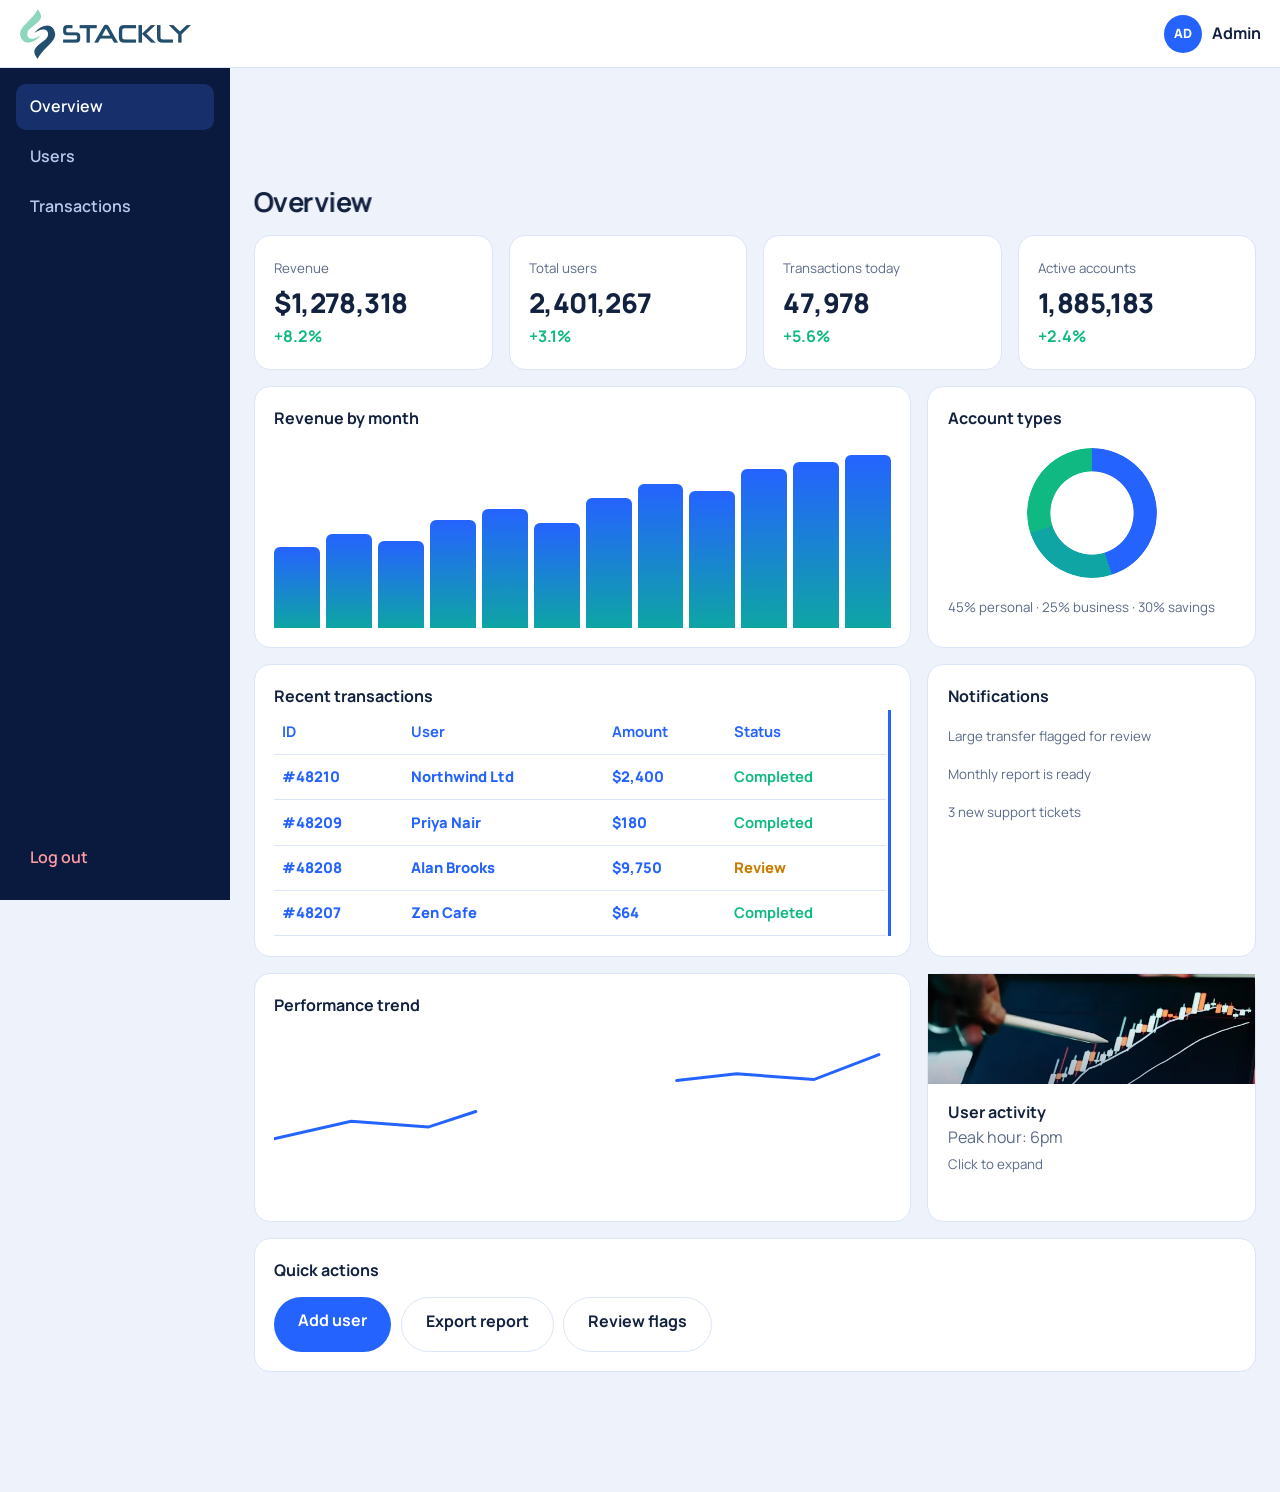
==== admin-dashboard.html @ 58d1d35f "first commit" ====
<!DOCTYPE html>
<html lang="en">
  <head>
<script>try{var p=location.pathname.split('/').pop();if(sessionStorage.getItem('pt')&&p!==''&&p!=='index.html'&&!matchMedia('(prefers-reduced-motion: reduce)').matches)document.documentElement.classList.add('pt-in');sessionStorage.removeItem('pt')}catch(e){}</script>
    <meta charset="utf-8">
    <meta name="viewport" content="width=device-width,initial-scale=1">
    <title>Admin Dashboard — Fintech Platform</title>
    <link rel="preconnect" href="https://fonts.googleapis.com">
    <link href="https://fonts.googleapis.com/css2?family=Manrope:wght@400;600;700;800&display=swap" rel="stylesheet">
    <link rel="stylesheet" href="css/style.css"><link rel="stylesheet" href="css/motion.css">
    <link rel="stylesheet" href="css/pages.css">
  </head>
  <body class="dash adm" data-dash="admin">
    <main class="dmain">
      <section class="dashboard-view" data-view="overview">
      <h1>Overview</h1>
      <div class="kp">
        <div class="cd">
          <small>Revenue</small>
          <div class="v">$<span class="cnt" data-to="1284500">0</span></div>
          <span class="up">+8.2%</span>
        </div>
        <div class="cd">
          <small>Total users</small>
          <div class="v"><span class="cnt" data-to="2412880">0</span></div>
          <span class="up">+3.1%</span>
        </div>
        <div class="cd">
          <small>Transactions today</small>
          <div class="v"><span class="cnt" data-to="48210">0</span></div>
          <span class="up">+5.6%</span>
        </div>
        <div class="cd">
          <small>Active accounts</small>
          <div class="v"><span class="cnt" data-to="1894300">0</span></div>
          <span class="up">+2.4%</span>
        </div>
      </div>
      <div class="row">
        <div class="cd">
          <b>Revenue by month</b>
          <div class="bars" data-b="45,52,48,60,66,58,72,80,76,88,92,96"></div>
        </div>
        <div class="cd">
          <b>Account types</b>
          <div class="dn" role="img" aria-label="Donut chart: 45% personal, 25% business, 30% savings">
          </div>
          <small>45% personal · 25% business · 30% savings</small>
        </div>
      </div>
      <div class="row">
        <div class="cd">
          <b>Recent transactions</b>
          <div class="tw">
            <table>
              <thead>
                <tr>
                  <th>ID</th>
                  <th>User</th>
                  <th>Amount</th>
                  <th>Status</th>
                </tr>
              </thead>
              <tbody>
                <tr>
                  <td>#48210</td>
                  <td>Northwind Ltd</td>
                  <td>$2,400</td>
                  <td class="up">Completed</td>
                </tr>
                <tr>
                  <td>#48209</td>
                  <td>Priya Nair</td>
                  <td>$180</td>
                  <td class="up">Completed</td>
                </tr>
                <tr>
                  <td>#48208</td>
                  <td>Alan Brooks</td>
                  <td>$9,750</td>
                  <td style="color:#c77d00">Review</td>
                </tr>
                <tr>
                  <td>#48207</td>
                  <td>Zen Cafe</td>
                  <td>$64</td>
                  <td class="up">Completed</td>
                </tr>
              </tbody>
            </table>
          </div>
        </div>
        <div class="cd">
          <b>Notifications</b>
          <p style="margin:.8rem 0"><small>Large transfer flagged for review</small></p>
          <p style="margin-bottom:.8rem"><small>Monthly report is ready</small></p>
          <p><small>3 new support tickets</small></p>
        </div>
      </div>
      <div class="row">
        <div class="cd">
          <b>Performance trend</b><svg class="ln" data-l="30,42,38,55,50,68,74,70,90"></svg>
        </div>
        <div class="cd xd">
          <b>User activity</b>
          <p class="lead">Peak hour: 6pm</p>
          <div class="more">
            <p class="lead">Mobile sessions are 71% of traffic. Average session length is 6m 40s.</p>
          </div>
          <small>Click to expand</small>
        </div>
      </div>
      <div class="cd">
        <b>Quick actions</b>
        <p style="margin-top:.8rem;display:flex;gap:.6rem;flex-wrap:wrap"><a class="btn" href="#">Add user</a><a class="btn ghost" href="#">Export report</a><a class="btn ghost" href="#">Review flags</a></p>
      </div>
      </section>
      <section class="dashboard-view" data-view="users" hidden>
        <h1>Users</h1>
        <p class="lead account-intro">Monitor customer accounts and their current status.</p>
        <div class="account-summary">
          <article class="cd"><small>Total users</small><strong>2,412,880</strong><span>All registered accounts</span></article>
          <article class="cd"><small>Active users</small><strong class="up">1,894,300</strong><span>78.5% of all users</span></article>
          <article class="cd"><small>Needs review</small><strong>12</strong><span>Pending account checks</span></article>
        </div>
        <article class="cd transactions-card">
          <h2>Recent users</h2>
          <p class="lead">Recently created and reviewed customer accounts.</p>
          <div class="tw">
            <table class="transactions-table">
              <thead>
                <tr><th>User</th><th>Account type</th><th>Joined</th><th>Status</th></tr>
              </thead>
              <tbody>
                <tr><td data-label="User">Priya Nair</td><td data-label="Account type">Personal</td><td data-label="Joined">Oct 5, 2026</td><td data-label="Status" class="up">Active</td></tr>
                <tr><td data-label="User">Northwind Ltd</td><td data-label="Account type">Business</td><td data-label="Joined">Oct 4, 2026</td><td data-label="Status" class="up">Active</td></tr>
                <tr><td data-label="User">Alan Brooks</td><td data-label="Account type">Personal</td><td data-label="Joined">Oct 4, 2026</td><td data-label="Status" class="review-status">Review</td></tr>
                <tr><td data-label="User">Zen Cafe</td><td data-label="Account type">Business</td><td data-label="Joined">Oct 3, 2026</td><td data-label="Status" class="up">Active</td></tr>
                <tr><td data-label="User">Maya Patel</td><td data-label="Account type">Personal</td><td data-label="Joined">Oct 2, 2026</td><td data-label="Status" class="up">Active</td></tr>
                <tr><td data-label="User">Brightline Studio</td><td data-label="Account type">Business</td><td data-label="Joined">Oct 1, 2026</td><td data-label="Status" class="review-status">Review</td></tr>
              </tbody>
            </table>
          </div>
        </article>
      </section>
      <section class="dashboard-view" data-view="transactions" hidden>
        <h1>Transactions</h1>
        <p class="lead transactions-intro">Track platform payments and transactions that need attention.</p>
        <div class="transaction-summary">
          <article class="cd"><small>Processed today</small><strong>$1,284,500</strong><span>Across 48,210 transactions</span></article>
          <article class="cd"><small>Completed</small><strong class="up">47,862</strong><span>99.3% completion rate</span></article>
          <article class="cd"><small>Under review</small><strong>348</strong><span>Requires attention</span></article>
        </div>
        <article class="cd transactions-card">
          <h2>Recent transactions</h2>
          <p class="lead">Latest payment activity across customer accounts.</p>
          <div class="tw">
            <table class="transactions-table">
              <thead>
                <tr><th>ID</th><th>User</th><th>Amount</th><th>Date</th><th>Status</th></tr>
              </thead>
              <tbody>
                <tr><td data-label="ID">#48210</td><td data-label="User">Northwind Ltd</td><td data-label="Amount">$2,400.00</td><td data-label="Date">Oct 6, 2026</td><td data-label="Status" class="up">Completed</td></tr>
                <tr><td data-label="ID">#48209</td><td data-label="User">Priya Nair</td><td data-label="Amount">$180.00</td><td data-label="Date">Oct 6, 2026</td><td data-label="Status" class="up">Completed</td></tr>
                <tr><td data-label="ID">#48208</td><td data-label="User">Alan Brooks</td><td data-label="Amount">$9,750.00</td><td data-label="Date">Oct 6, 2026</td><td data-label="Status" class="review-status">Review</td></tr>
                <tr><td data-label="ID">#48207</td><td data-label="User">Zen Cafe</td><td data-label="Amount">$64.00</td><td data-label="Date">Oct 6, 2026</td><td data-label="Status" class="up">Completed</td></tr>
                <tr><td data-label="ID">#48206</td><td data-label="User">Maya Patel</td><td data-label="Amount">$325.50</td><td data-label="Date">Oct 6, 2026</td><td data-label="Status" class="up">Completed</td></tr>
                <tr><td data-label="ID">#48205</td><td data-label="User">Brightline Studio</td><td data-label="Amount">$4,200.00</td><td data-label="Date">Oct 5, 2026</td><td data-label="Status" class="review-status">Review</td></tr>
                <tr><td data-label="ID">#48204</td><td data-label="User">Asha Verma</td><td data-label="Amount">$92.75</td><td data-label="Date">Oct 5, 2026</td><td data-label="Status" class="up">Completed</td></tr>
                <tr><td data-label="ID">#48203</td><td data-label="User">Green Leaf Market</td><td data-label="Amount">$710.00</td><td data-label="Date">Oct 5, 2026</td><td data-label="Status" class="up">Completed</td></tr>
              </tbody>
            </table>
          </div>
        </article>
      </section>
    </main>
    <script src="https://cdnjs.cloudflare.com/ajax/libs/gsap/3.12.5/gsap.min.js"></script>
    <script src="js/layout.js"></script>
    <script src="js/dashboard.js"></script>
  </body>
</html>
---- css/style.css ----
:root {
  --blue: #2563ff;
  --teal: #0ea5a4;
  --green: #10b981;
  --navy: #0a1a3f;
  --ink: #12213f;
  --mute: #5b6b88;
  --bg: #f6f9ff;
  --bg2: #eaf1ff;
  --line: #dbe5f7;
  --r: 18px;
  --sh: 0 20px 50px -20px rgba(10, 26, 63, .25);
  --f: 'Manrope', system-ui, sans-serif;
}

* {
  box-sizing: border-box;
  margin: 0;
}

html {
  scroll-behavior: smooth;
}

body {
  font: 16px/1.6 var(--f);
  color: var(--ink);
  background: var(--bg);
  overflow-x: hidden;
}

a {
  color: inherit;
  text-decoration: none;
}

img,
svg {
  max-width: 100%;
}

:focus-visible {
  outline: 3px solid var(--blue);
  outline-offset: 3px;
}

.wrap {
  width: min(1180px, 92%);
  margin: auto;
}

h1 {
  font-size: clamp(2.6rem, 7vw, 5.4rem);
  line-height: 1.02;
  letter-spacing: -.04em;
}

h2 {
  font-size: clamp(1.9rem, 4vw, 3.2rem);
  line-height: 1.1;
  letter-spacing: -.03em;
}

.lead {
  color: var(--mute);
  max-width: 52ch;
}

.btn {
  display: inline-block;
  padding: .85rem 1.5rem;
  border-radius: 99px;
  font-weight: 700;
  border: 0;
  cursor: pointer;
  background: var(--blue);
  color: #fff;
  transition: box-shadow .3s;
}

.btn:hover {
  box-shadow: 0 10px 30px -8px var(--blue);
}

.btn.ghost {
  background: transparent;
  color: var(--ink);
  border: 1.5px solid var(--line);
}

#prog {
  position: fixed;
  top: 0;
  left: 0;
  height: 3px;
  width: 100%;
  background: linear-gradient(90deg, var(--blue), var(--green));
  transform: scaleX(0);
  transform-origin: 0;
  z-index: 99;
}

nav {
  position: sticky;
  top: 0;
  z-index: 50;
  transition: .3s;
}

nav.s {
  background: rgba(246, 249, 255, .8);
  backdrop-filter: blur(12px);
  box-shadow: 0 1px 0 var(--line);
}

.nb {
  display: flex;
  align-items: center;
  justify-content: space-between;
  height: 64px;
}

.logo {
  height: 46px;
  margin: -6px 0;
  display: flex;
  align-items: center;
  font-weight: 800;
  font-size: 1.4rem;
  color: var(--navy);
}

.logo img {
  height: 100%;
}

.links {
  display: flex;
  gap: 1.8rem;
  align-items: center;
}

.links a:not(.btn) {
  position: relative;
  font-weight: 600;
  color: var(--mute);
}

.links a:not(.btn)::after {
  content: "";
  position: absolute;
  left: 0;
  bottom: -4px;
  height: 2px;
  width: 100%;
  background: var(--blue);
  transform: scaleX(0);
  transform-origin: left;
  transition: .3s;
}

.links a:hover::after,
.links a.on::after {
  transform: scaleX(1);
}

.links a.on {
  color: var(--ink);
}

#burger {
  display: none;
  background: none;
  border: 0;
  font-size: 1.6rem;
  cursor: pointer;
}

@media (max-width: 820px) {
  #burger {
    display: block;
    position: relative;
    z-index: 61;
  }
  .links {
    position: fixed;
    top: 68px;
    left: 0;
    right: 0;
    bottom: 0;
    z-index: 60;
    flex-direction: column;
    justify-content: center;
    background: #fff;
    padding: 1.5rem;
    gap: 1.5rem;
    overflow-y: auto;
    clip-path: inset(0 0 100% 0);
    transition: clip-path .4s;
  }

  .links .mid {
    display: flex;
    flex-direction: column;
    align-items: center;
    gap: 1.4rem;
  }

  .links .mid a {
    font-size: 1.35rem;
  }

  .links.open {
    clip-path: inset(0);
  }

  body.menu-open {
    overflow: hidden;
  }
}

.hero {
  padding: 5rem 0 4rem;
  display: grid;
  grid-template-columns: 1.05fr 1fr;
  gap: 3rem;
  align-items: center;
}

.hero p {
  margin: 1.4rem 0 2rem;
}

.hero .ct {
  display: flex;
  gap: 1rem;
  flex-wrap: wrap;
}

.stage {
  position: relative;
  min-height: 440px;
}

.fc {
  position: absolute;
  background: #fff;
  border-radius: var(--r);
  padding: 1.2rem 1.4rem;
  box-shadow: var(--sh);
  border: 1px solid var(--line);
}

.fc small {
  color: var(--mute);
  display: block;
}

.fc b {
  font-size: 1.7rem;
  letter-spacing: -.02em;
}

.fc.a {
  top: 0;
  left: 6%;
  width: 68%;
}

.fc.b {
  bottom: 12%;
  right: 0;
  width: 52%;
}

.fc.c {
  bottom: 0;
  left: 0;
  background: var(--navy);
  color: #fff;
}

.fc.c small {
  color: #9fb4e6;
}

.up {
  color: var(--green);
  font-weight: 700;
}

.fc svg {
  width: 100%;
  height: 70px;
  margin-top: .5rem;
}

.fc path {
  fill: none;
  stroke: var(--blue);
  stroke-width: 3;
  stroke-linecap: round;
}

@media (max-width: 820px) {
  .hero {
    grid-template-columns: 1fr;
  }
  .stage {
    min-height: 380px;
  }
}

section {
  padding: 6rem 0;
}

.alt {
  background: var(--bg2);
}

.tl {
  position: relative;
  margin: 3rem auto 0;
  max-width: 820px;
  padding-left: 2.5rem;
}

.tl::before {
  content: "";
  position: absolute;
  left: 8px;
  top: 0;
  bottom: 0;
  width: 3px;
  background: var(--line);
}

#tlp {
  position: absolute;
  left: 8px;
  top: 0;
  width: 3px;
  height: 100%;
  background: linear-gradient(var(--blue), var(--green));
  transform: scaleY(0);
  transform-origin: top;
}

.st {
  position: relative;
  background: #fff;
  border: 1px solid var(--line);
  border-radius: var(--r);
  padding: 1.4rem 1.6rem;
  margin-bottom: 1.6rem;
  box-shadow: var(--sh);
}

.st:nth-child(odd) {
  margin-right: 12%;
}

.st:nth-child(even) {
  margin-left: 12%;
}

.st::before {
  content: "";
  position: absolute;
  left: -2.5rem;
  top: 1.6rem;
  width: 19px;
  height: 19px;
  border-radius: 50%;
  background: var(--blue);
  border: 4px solid var(--bg2);
}

.hs {
  background: var(--navy);
  color: #fff;
  overflow: hidden;
  padding: 0;
}

.hs .pin {
  height: 100vh;
  display: flex;
  align-items: center;
}

.track {
  display: flex;
  gap: 2rem;
  padding: 0 8vw;
  will-change: transform;
}

.hc {
  flex: 0 0 min(420px, 80vw);
  height: 360px;
  border-radius: 24px;
  padding: 2rem;
  display: flex;
  flex-direction: column;
  justify-content: flex-end;
  background: linear-gradient(160deg, #16306b, #0d2250);
}

.hc:nth-child(even) {
  background: linear-gradient(160deg, #0b6b6b, #0d2250);
}

.hc h3 {
  font-size: 1.9rem;
}

.hc p {
  color: #b9c9ee;
}

.hs h2 {
  flex: 0 0 min(460px, 80vw);
}

.flips {
  display: grid;
  grid-template-columns: repeat(auto-fit, minmax(240px, 1fr));
  gap: 1.5rem;
  margin-top: 3rem;
}

.flip {
  perspective: 1000px;
  height: 260px;
  cursor: pointer;
}

.fi {
  position: relative;
  height: 100%;
  transition: transform .7s;
  transform-style: preserve-3d;
}

.flip:hover .fi,
.flip.f .fi {
  transform: rotateY(180deg);
}

.fr,
.bk {
  position: absolute;
  inset: 0;
  backface-visibility: hidden;
  border-radius: var(--r);
  padding: 1.6rem;
  display: flex;
  flex-direction: column;
  justify-content: flex-end;
}

.fr {
  background: #fff;
  border: 1px solid var(--line);
  box-shadow: var(--sh);
  font-size: 1.4rem;
  font-weight: 800;
}

.bk {
  background: linear-gradient(150deg, var(--blue), var(--teal));
  color: #fff;
  transform: rotateY(180deg);
  justify-content: center;
}

.spot {
  position: relative;
  overflow: hidden;
}

.spot::before {
  content: "";
  position: absolute;
  inset: 0;
  background: radial-gradient(420px circle at var(--mx, 50%) var(--my, 50%), rgba(37, 99, 255, .16), transparent 60%);
  pointer-events: none;
}

.mq {
  overflow: hidden;
  white-space: nowrap;
  padding: 1rem 0;
  -webkit-mask: linear-gradient(90deg, transparent, #000 12%, #000 88%, transparent);
}

.mt {
  display: inline-flex;
  gap: 3rem;
  animation: mq 30s linear infinite;
  font-size: clamp(1.8rem, 4vw, 3rem);
  font-weight: 800;
  letter-spacing: -.03em;
  padding-right: 3rem;
}

.mq.r .mt {
  animation-direction: reverse;
  color: transparent;
  -webkit-text-stroke: 1.5px var(--blue);
}

.mq:hover .mt {
  animation-play-state: paused;
}

@keyframes mq {
  to {
    transform: translateX(-50%);
  }
}

.cta {
  background: linear-gradient(120deg, var(--navy), #123a8f, #0b6b6b);
  background-size: 200% 200%;
  animation: g 12s ease infinite;
  color: #fff;
  text-align: center;
  border-radius: 32px;
  padding: 5rem 1.5rem;
  margin: 3rem 0;
  position: relative;
  overflow: hidden;
}

.cta .btn {
  background: #fff;
  color: var(--navy);
  margin-top: 2rem;
}

@keyframes g {
  50% {
    background-position: 100% 50%;
  }
}

footer {
  background: var(--navy);
  color: #b9c9ee;
  padding: 4rem 0 2rem;
  position: relative;
  overflow: hidden;
}

footer .big {
  font-size: clamp(3rem, 13vw, 11rem);
  font-weight: 800;
  letter-spacing: -.05em;
  line-height: .9;
  color: transparent;
  -webkit-text-stroke: 1.5px rgba(159, 180, 230, .35);
}

.fg {
  display: grid;
  grid-template-columns: repeat(auto-fit, minmax(150px, 1fr));
  gap: 2rem;
  margin: 2.5rem 0;
}

footer a {
  display: block;
  padding: .15rem 0;
}

footer a:hover {
  color: #fff;
}

footer h4 {
  color: #fff;
  margin-bottom: .5rem;
}

.fb {
  border-top: 1px solid #1f3566;
  padding-top: 1.5rem;
  display: flex;
  flex-wrap: wrap;
  gap: 1rem;
  justify-content: space-between;
}

.ld {
  position: fixed;
  inset: 0;
  z-index: 999;
  display: grid;
  grid-template-columns: repeat(4, 1fr);
  grid-template-rows: repeat(3, 1fr);
  gap: 10px;
  padding: 10px;
  background: var(--bg);
}

.ld i {
  background: var(--navy);
  border-radius: 16px;
}

.ld i:nth-child(2n) {
  background: var(--blue);
}

.ld i:nth-child(3n) {
  background: var(--teal);
}

.ld .c {
  grid-area: 2/2/3/4;
  background: #fff;
  display: grid;
  place-items: center;
  text-align: center;
  font-weight: 800;
  font-size: 2rem;
}

.auth {
  min-height: 100vh;
  display: grid;
  grid-template-columns: 1fr 1fr;
}

.auth aside {
  background: linear-gradient(150deg, var(--navy), #123a8f);
  color: #fff;
  padding: 3rem;
  display: flex;
  flex-direction: column;
  justify-content: space-between;
}

.auth-visual {
  width: 100%;
  aspect-ratio: 16 / 10;
  overflow: hidden;
  border: 1px solid rgba(255, 255, 255, .25);
  border-radius: 22px;
  box-shadow: 0 24px 60px -24px rgba(0, 0, 0, .6);
}

.auth-visual img {
  display: block;
  width: 100%;
  height: 100%;
  object-fit: cover;
}

.auth main {
  display: grid;
  place-items: center;
  padding: 2rem;
}

form {
  width: min(420px, 100%);
}

.back-home {
  display: inline-block;
  margin-bottom: 1.2rem;
  color: var(--blue);
  font-weight: 700;
}

.role-choice {
  padding: 0;
  border: 0;
}

.role-choice legend {
  margin-bottom: .55rem;
  font-weight: 700;
  font-size: .9rem;
}

.role-options {
  display: grid;
  grid-template-columns: 1fr 1fr;
  gap: .65rem;
}

.role-options label {
  display: flex;
  align-items: center;
  gap: .5rem;
  padding: .8rem;
  border: 1.5px solid var(--line);
  border-radius: 12px;
  cursor: pointer;
  transition: .2s;
}

.role-options label:has(input:checked) {
  border-color: var(--blue);
  background: #eef3ff;
}

.role-options input {
  accent-color: var(--blue);
}

.role-choice.bad .role-options label {
  border-color: #e5484d;
}

.fd {
  margin: 1.1rem 0;
  position: relative;
}

label {
  font-weight: 600;
  font-size: .9rem;
}

input[type=text],
input[type=email],
input[type=password] {
  width: 100%;
  padding: .85rem 1rem;
  margin-top: .35rem;
  border: 1.5px solid var(--line);
  border-radius: 12px;
  font: inherit;
  transition: .2s;
}

input:focus {
  border-color: var(--blue);
  box-shadow: 0 0 0 4px rgba(37, 99, 255, .12);
  outline: 0;
}

.fd.bad input {
  border-color: #e5484d;
  animation: sh .3s;
}

.fd.ok input {
  border-color: var(--green);
}

.err {
  color: #d12f35;
  font-size: .85rem;
  min-height: 1.2em;
  display: block;
}

@keyframes sh {
  25% {
    translate: -5px;
  }
  75% {
    translate: 5px;
  }
}

.eye {
  position: absolute;
  right: .6rem;
  top: 2rem;
  background: none;
  border: 0;
  cursor: pointer;
  font-size: 1.2rem;
  transition: transform .3s;
}

.eye.on {
  transform: scale(1.2) rotate(-8deg);
}

@media (max-width: 820px) {
  .auth {
    grid-template-columns: 1fr;
  }
  .auth aside {
    display: none;
  }
}

.nf {
  min-height: 100vh;
  display: grid;
  place-items: center;
  text-align: center;
  background: var(--bg2);
  overflow: hidden;
  position: relative;
}

.nf h1 {
  font-size: clamp(7rem, 28vw, 18rem);
  background: linear-gradient(120deg, var(--blue), var(--green));
  -webkit-background-clip: text;
  color: transparent;
}

.orb {
  position: absolute;
  border-radius: 50%;
  background: linear-gradient(135deg, var(--blue), var(--teal));
  opacity: .25;
}

@media (prefers-reduced-motion: reduce) {
  * {
    animation: none !important;
    transition: none !important;
  }
}
---- css/motion.css ----
/* ---------- Logo ---------- */
.logo { height: 52px; margin: -6px 0; display: flex; align-items: center; }
.logo img { height: 100%; width: auto; display: block; transition: transform .35s ease, filter .35s ease; transform-origin: left center; }
.logo:hover img { transform: scale(1.06); filter: drop-shadow(0 6px 14px rgba(37, 99, 255, .35)); }
.dh .logo { height: 50px; margin: 0; }
.ldlogo { height: 70px; width: auto; margin-bottom: .6rem; }
.auth aside .logo { background: #fff; padding: .5rem .9rem; border-radius: 14px; align-self: flex-start; height: auto; margin: 0; }
.auth aside .logo img { height: 44px; }
.flogo { display: inline-block; background: #fff; border-radius: 16px; padding: .6rem 1rem; margin-bottom: 1.5rem; transition: transform .35s; }
.flogo:hover { transform: translateY(-3px) rotate(-1deg); }
.flogo img { height: 48px; width: auto; display: block; }

/* ---------- Navbar: shrinks on scroll ---------- */
.nb { transition: height .3s ease; }
nav.s .nb { height: 54px; }
nav.s .logo img { transform: scale(.88); }
nav.s { box-shadow: 0 10px 30px -14px rgba(10, 26, 63, .3); }
@media (max-width: 820px) { .logo { height: 46px; } }

/* ---------- Footer: moving light + hover ---------- */
footer::before { content: ""; position: absolute; inset: -40%; pointer-events: none;
  background: radial-gradient(circle at 25% 35%, rgba(37, 99, 255, .28), transparent 35%), radial-gradient(circle at 75% 65%, rgba(16, 185, 129, .2), transparent 35%);
  animation: fm 28s linear infinite; }
@keyframes fm { to { transform: rotate(360deg); } }
footer .wrap { position: relative; z-index: 1; }
footer .fg a { transition: transform .25s, color .25s; }
footer .fg a:hover { transform: translateX(6px); }
.fb a:hover { color: #7fe9d0; }


/* ---------- Text effects ---------- */
.gt { background: linear-gradient(90deg, var(--navy), var(--blue), var(--teal), var(--navy)); background-size: 300% 100%;
  -webkit-background-clip: text; background-clip: text; color: transparent; animation: gm 6s linear infinite; }
@keyframes gm { to { background-position: -300% 0; } }
.btn { transition: box-shadow .3s, background .3s; }
.hc h3, .post h3, .rc h3, .xc h3, .st h3 { transition: letter-spacing .35s, transform .35s, color .35s; }
.ic:hover h3, .post:hover h3, .rc:hover h3 { transform: translateY(-3px); letter-spacing: .01em; }
.post:hover h3 { color: var(--blue); }

/* ---------- Image areas inside cards ---------- */
.ci { position: relative; overflow: hidden; background: linear-gradient(135deg, var(--bg2), #c9dcff); }
.ci img { width: 100%; height: 100%; object-fit: cover; display: block; transition: transform .9s cubic-bezier(.2, .8, .2, 1), filter .5s; }
.ci::after { content: ""; position: absolute; inset: 0; background: linear-gradient(180deg, transparent 45%, rgba(10, 26, 63, .55)); opacity: .55; transition: opacity .5s; }
.ic:hover .ci img { transform: scale(1.08); filter: brightness(1.08); }
.ic:hover .ci::after { opacity: 1; }

/* horizontal-scroll cards: image top, text below, lift on hover */
.hc.ic { padding: 0; justify-content: flex-start; overflow: hidden; transition: transform .4s, box-shadow .4s; }
.hc.ic:hover { transform: translateY(-8px); box-shadow: 0 30px 50px -20px rgba(0, 0, 0, .55); }
.hc .ci { flex: 0 0 52%; }
.hc .tx { padding: 1.1rem 1.6rem; margin-top: auto; }
.hc h3 { font-size: 1.5rem; }

/* timeline cards: image on the left */
.st.ic { display: grid; grid-template-columns: 130px 1fr; gap: 1.2rem; align-items: center; }
.st .ci { width: 130px; aspect-ratio: 1; border-radius: 14px; }
@media (max-width: 600px) { .st.ic { grid-template-columns: 1fr; } .st .ci { width: 100%; aspect-ratio: 16 / 8; } .st:nth-child(odd), .st:nth-child(even) { margin-left: 0; margin-right: 0; } }

/* expandable cards: image header, border glow */
.xs { min-height: 340px; }
.xc.ic { transition: flex .6s cubic-bezier(.2, .8, .2, 1), border-color .3s, box-shadow .3s; }
.xc .ci { height: 120px; margin: -1.5rem -1.5rem 1rem; }
.xc.ic:hover { border-color: var(--blue); box-shadow: 0 0 0 3px rgba(37, 99, 255, .14), 0 20px 40px -20px rgba(37, 99, 255, .5); }

/* flip-card fronts: full-bleed photo with slow zoom */
.fr { color: #fff; background: var(--navy); overflow: hidden; border: 0; }
.fr .bgi { position: absolute; inset: 0; width: 100%; height: 100%; object-fit: cover; z-index: 0; animation: kb 14s ease-in-out infinite alternate; }
.fr::after { content: ""; position: absolute; inset: 0; z-index: 1; background: linear-gradient(transparent 30%, rgba(10, 26, 63, .88)); }
.fr .ft { position: relative; z-index: 2; }
@keyframes kb { to { transform: scale(1.1); } }

.post { transition: box-shadow .4s; }
.post:hover { box-shadow: 0 30px 50px -25px rgba(10, 26, 63, .4); }

@media (prefers-reduced-motion: reduce) { .fr .bgi, footer::before, .gt { animation: none !important; } }

/* ---------- Buttons: masked label ---------- */
.btn .bt { display: inline-block; overflow: hidden; vertical-align: top; line-height: 1.35; }
.btn .bi { display: inline-block; transition: transform .3s; }
.btn:hover .bi { transform: translateY(-2px); }

/* ---------- Navbar link hover ---------- */
.links a:not(.btn) { transition: transform .25s, letter-spacing .25s, color .25s; }
.links a:not(.btn):hover { transform: translateY(-2px); letter-spacing: .02em; color: var(--blue); }

/* ---------- Image hover styles per card group ---------- */
.img { position: relative; }
.rc img { transition: opacity .5s, transform 1.6s cubic-bezier(.2, .8, .2, 1); }          /* services: slow zoom */
.post .img::after { content: ""; position: absolute; inset: 0; background: linear-gradient(135deg, rgba(37, 99, 255, .45), transparent 65%);
  clip-path: polygon(0 0, 0 0, 0 0); transition: clip-path .6s; }                          /* blog: diagonal wipe */
.post:hover .img::after { clip-path: polygon(0 0, 220% 0, 0 220%); }
.post:hover .img img { transform: scale(1.08) rotate(.6deg); }
.cd .ci img { transition: transform .8s; }                                                  /* dashboard: subtle scale */
.cd:hover .ci img { transform: scale(1.04); }
.dmain .ci { height: 110px; margin: -1.2rem -1.2rem 1rem; }
.hc .ci, .xc .ci, .st .ci { position: relative; }

/* ---------- CTA background image ---------- */
.cta::before { content: ""; position: absolute; inset: 0; background: url(../assets/images/backgrounds/mesh.webp) center / cover; opacity: .28; mix-blend-mode: screen; pointer-events: none; }
.cta > * { position: relative; }

/* ---------- 404 digits ---------- */
.nf h1 { background: none; -webkit-background-clip: border-box; color: inherit; perspective: 700px; }
.nf .d { display: inline-block; background: linear-gradient(120deg, var(--blue), var(--green)); -webkit-background-clip: text; background-clip: text; color: transparent; }
.nf h1.glitch .d { animation: gl .26s steps(2) both; }
@keyframes gl { 25% { transform: translate(-6px, 2px); filter: drop-shadow(5px 0 rgba(16, 185, 129, .8)); } 75% { transform: translate(6px, -2px); filter: drop-shadow(-5px 0 rgba(37, 99, 255, .8)); } }

/* ---------- Navbar alignment ---------- */
.nb { height: 68px; }
.links { align-items: center; }
.links a:not(.btn) { padding: .4rem 0; line-height: 1.2; }
.links a:not(.btn)::after { bottom: 0; }
.links .btn { padding: .6rem 1.3rem; font-size: .95rem; line-height: 1.2; }
@media (max-width: 820px) { .links { top: 68px; } }

/* ---------- Inner-page hero ---------- */
.phero { position: relative; overflow: hidden; padding: 4rem 0 4.5rem;
  background: radial-gradient(900px 420px at 90% -10%, #cfe0ff, transparent), radial-gradient(700px 420px at -10% 110%, #c8f5e6, transparent), var(--bg); }
.pg { position: relative; display: grid; grid-template-columns: 1.1fr 1fr; gap: 3rem; align-items: center; }
.pg h1 { font-size: clamp(2.4rem, 5.6vw, 4.6rem); }
.pg .lead { margin: 1.3rem 0 0; font-size: 1.1rem; }
.pg .ct { display: flex; gap: 1rem; flex-wrap: wrap; margin-top: 1.8rem; }
.pimg { position: relative; }
.pimg .img { aspect-ratio: 5 / 4; border-radius: 32px 32px 100px 32px; }
.pimg .fc { animation: fl 5s ease-in-out infinite; }
.pimg .fc.a { top: auto; bottom: 8%; left: -4%; width: auto; min-width: 170px; }
.pimg .fc.b { bottom: auto; top: 6%; right: -3%; left: auto; width: auto; min-width: 160px; animation-delay: -2.5s; }
@keyframes fl { 50% { transform: translateY(-9px); } }
@media (max-width: 900px) { .pg { grid-template-columns: 1fr; } .pimg .fc.a { left: 0; } .pimg .fc.b { right: 0; } }

/* ---------- Services: sticky storytelling, bento, comparison, security ---------- */
.sticky-grid { display: grid; grid-template-columns: 1fr 1.3fr; gap: 3rem; }
.stk { position: sticky; top: 110px; align-self: start; }
.stk .btn { margin-top: 1.5rem; }
.steps { display: grid; gap: 1.5rem; }
.step { background: #fff; border: 1px solid var(--line); border-radius: 24px; overflow: hidden; box-shadow: var(--sh); transition: transform .4s, box-shadow .4s; }
.step:hover { transform: translateY(-6px); }
.step .img { border-radius: 0; box-shadow: none; aspect-ratio: 16 / 8; }
.step > div:last-child { padding: 1.4rem 1.6rem 1.8rem; }
.step small { color: var(--teal); font-weight: 800; letter-spacing: .08em; text-transform: uppercase; }
@media (max-width: 820px) { .sticky-grid { grid-template-columns: 1fr; } .stk { position: static; } }
.bento { display: grid; grid-template-columns: 1.4fr 1fr; grid-template-rows: 1fr 1fr; gap: 1.2rem; margin-top: 2.5rem; height: 540px; }
.bn { position: relative; border-radius: 24px; overflow: hidden; color: #fff; background: var(--navy); min-height: 0; }
.bn.big { grid-row: span 2; }
.bn > img { position: absolute; inset: 0; width: 100%; height: 100%; object-fit: cover; transition: transform 1.2s cubic-bezier(.2, .8, .2, 1); }
.bn::after { content: ""; position: absolute; inset: 0; background: linear-gradient(transparent 30%, rgba(10, 26, 63, .92)); }
.bn .t { position: absolute; left: 0; right: 0; bottom: 0; padding: 1.5rem; z-index: 2; }
.bn small { color: #7fe9d0; font-weight: 800; letter-spacing: .08em; text-transform: uppercase; }
.bn p { color: #cfdcff; margin-top: .4rem; }
.bn:hover > img { transform: scale(1.08); }
@media (max-width: 820px) { .bento { grid-template-columns: 1fr; grid-template-rows: none; height: auto; } .bn, .bn.big { grid-row: auto; min-height: 300px; } }
.cmp { margin-top: 2rem; }
.cmp table { background: #fff; border-radius: 16px; min-width: 560px; }
.cmp th, .cmp td { padding: 1rem 1.2rem; }
.cmp td:nth-child(3), .cmp th:nth-child(3) { background: #eef4ff; font-weight: 700; }
.yes { color: var(--green); font-weight: 800; }
.secband { background: var(--navy); color: #fff; }
.secband .img { aspect-ratio: 4 / 3; }
.sstats { display: flex; gap: 2.2rem; flex-wrap: wrap; margin-top: 2rem; }
.sstats b { display: block; font-size: 2rem; letter-spacing: -.03em; color: #7fe9d0; }
.sstats small { color: #9fb4e6; }

/* ---------- Preloader (index only) ---------- */
.pl { position: fixed; inset: 0; z-index: 999; display: grid; place-items: center; overflow: hidden;
  background: radial-gradient(900px 600px at 15% 5%, #1b4fd8, transparent 60%), radial-gradient(800px 600px at 95% 95%, #0b6b6b, transparent 60%), #0a1a3f;
  animation: plfail 0s 12s forwards; }
@keyframes plfail { to { visibility: hidden; } }
.pl::before { content: ""; position: absolute; inset: -40%; pointer-events: none;
  background: conic-gradient(from 0deg, transparent, rgba(110, 231, 192, .18), transparent 30%, rgba(37, 99, 255, .24), transparent 60%);
  animation: plspin 12s linear infinite; }
@keyframes plspin { to { transform: rotate(360deg); } }
.pl-grid { position: relative; width: min(940px, 94vw); height: min(560px, 78vh); display: grid; gap: 12px;
  grid-template-columns: repeat(4, 1fr); grid-template-rows: repeat(3, 1fr);
  grid-template-areas: "a c c b" "d c c e" "f g h i"; }
.t1 { grid-area: a; } .t2 { grid-area: b; } .t3 { grid-area: d; } .t4 { grid-area: e; }
.t5 { grid-area: f; } .t6 { grid-area: g; } .t7 { grid-area: h; } .t8 { grid-area: i; }
.tile { position: relative; overflow: hidden; min-width: 0; min-height: 0; padding: 14px; border-radius: 22px;
  display: flex; flex-direction: column; justify-content: space-between; box-shadow: 0 20px 40px -20px rgba(0, 0, 0, .5); }
.tile small { font-size: .68rem; font-weight: 800; letter-spacing: .06em; text-transform: uppercase; opacity: .7; }
.tile b { font-size: clamp(1rem, 2.4vw, 1.6rem); letter-spacing: -.02em; }
.tile.w { background: #fff; color: var(--navy); } .tile.bl { background: var(--blue); color: #fff; }
.tile.nv { background: #123a8f; color: #fff; } .tile.tq { background: var(--teal); color: #fff; }
.tile.gr { background: var(--green); color: #fff; }
.core { grid-area: c; position: relative; overflow: hidden; background: #fff; color: var(--navy); border-radius: 28px;
  display: flex; flex-direction: column; align-items: center; justify-content: center; gap: .7rem; padding: 1rem; text-align: center;
  box-shadow: 0 30px 70px -20px rgba(0, 0, 0, .6); }
.core img { height: clamp(40px, 8vw, 64px); width: auto; }
.core .num { font-size: clamp(2.6rem, 9vw, 5.2rem); font-weight: 800; letter-spacing: -.05em; line-height: 1; }
.core .num sup { font-size: .38em; color: var(--blue); vertical-align: top; margin-left: 2px; }
.pbar { width: 70%; height: 8px; border-radius: 9px; background: #e4ecfb; overflow: hidden; }
.pbar i { display: block; height: 100%; border-radius: 9px; background: linear-gradient(90deg, var(--blue), var(--teal), var(--green)); transform: scaleX(0); transform-origin: left; }
.core p { font-size: .85rem; font-weight: 600; color: var(--mute); height: 1.4em; overflow: hidden; }
.core::after { content: ""; position: absolute; top: 0; bottom: 0; width: 35%; left: -60%; pointer-events: none;
  background: linear-gradient(100deg, transparent, rgba(255, 255, 255, .8), transparent); transform: skewX(-20deg); animation: shine 2.4s ease-in-out infinite; }
@keyframes shine { to { left: 130%; } }
/* tile graphics */
.bars-m { display: flex; align-items: flex-end; gap: 5px; height: 58%; }
.bars-m i { flex: 1; height: var(--h); background: var(--blue); border-radius: 4px 4px 0 0; transform-origin: bottom; }
.ring { position: relative; width: 62%; max-width: 92px; aspect-ratio: 1; align-self: center; }
.ring svg { width: 100%; transform: rotate(-90deg); }
.ring circle { fill: none; stroke-width: 10; stroke-linecap: round; }
.ring .tr { stroke: rgba(255, 255, 255, .25); } .ring .rg { stroke: #fff; stroke-dasharray: 264; stroke-dashoffset: 264; }
.ring b { position: absolute; inset: 0; display: grid; place-items: center; font-size: .85rem; }
.spark { width: 100%; height: 52%; }
.spark path { fill: none; stroke: #7fe9d0; stroke-width: 4; stroke-linecap: round; stroke-linejoin: round; }
.cc { position: relative; width: 78%; aspect-ratio: 1.6; align-self: center; border-radius: 10px; background: linear-gradient(135deg, #fff, #d7f5ee); }
.cc::before { content: ""; position: absolute; left: 10px; top: 12px; width: 22px; height: 16px; border-radius: 4px; background: #f2c94c; }
.cc::after { content: ""; position: absolute; left: 10px; right: 10px; bottom: 10px; height: 6px; border-radius: 4px; background: rgba(14, 165, 164, .4); }
.coin { width: 50px; height: 50px; align-self: center; border-radius: 50%; display: grid; place-items: center; font-weight: 800; font-size: 1.4rem; color: #8a5a00; background: linear-gradient(135deg, #ffe28a, #e0a82e); }
.dots { display: grid; grid-template-columns: repeat(4, 1fr); gap: 6px; width: 74%; align-self: center; }
.dots i { aspect-ratio: 1; border-radius: 50%; background: #fff; }
.rows { display: grid; gap: 7px; }
.rows i { display: block; height: 8px; border-radius: 6px; background: var(--blue); transform-origin: left; }
.rows i:nth-child(2) { background: var(--teal); } .rows i:nth-child(3) { background: var(--green); }
@media (max-width: 600px) { .pl-grid { gap: 8px; height: min(520px, 74vh); } .tile { padding: 9px; border-radius: 16px; } .tile small { display: none; } .core { border-radius: 20px; } }

/* loader tile fixes: fixed sizes so flex layout can't squash the graphics */
.cc { flex: none; width: 88px; height: 55px; margin: auto; }
.coin { flex: none; margin: auto; }
.dots { flex: none; margin: auto; }
.ring { flex: none; margin: auto; }
.rows { margin: auto 0 .3rem; }
.pl-grid { grid-template-columns: repeat(4, minmax(0, 1fr)); grid-template-rows: repeat(3, minmax(0, 1fr)); }
.cc { width: 100%; max-width: 88px; height: auto; aspect-ratio: 1.6; }
.core p { white-space: nowrap; }
@media (max-width: 600px) { .core p { font-size: .72rem; } .coin { width: 40px; height: 40px; font-size: 1.1rem; } }

/* ---------- Navbar: logo left, links centred, Login right ---------- */
.mid { display: flex; align-items: center; gap: 1.8rem; }
@media (min-width: 821px) {
  .nb { display: grid; grid-template-columns: 1fr auto 1fr; align-items: center; }
  .nb .logo { justify-self: start; }
  .links { display: contents; }
  .links .btn { justify-self: end; }
}
@media (max-width: 820px) { .mid { display: contents; } }

/* ============ Footer ============ */
footer.ft { position: relative; overflow: hidden; padding: 5rem 0 0; color: #b9c9ee; background: linear-gradient(180deg, #0a1a3f, #071230); }
footer.ft::before { content: ""; position: absolute; inset: 0; transform: none; animation: none; pointer-events: none;
  background: radial-gradient(520px circle at var(--mx, 70%) var(--my, 20%), rgba(110, 231, 192, .16), transparent 60%); }
.ft-gridbg { position: absolute; inset: -48px 0 0; pointer-events: none; opacity: .8; animation: fgrid 6s linear infinite;
  background: linear-gradient(rgba(159, 180, 230, .07) 1px, transparent 1px) 0 0 / 48px 48px, linear-gradient(90deg, rgba(159, 180, 230, .07) 1px, transparent 1px) 0 0 / 48px 48px;
  -webkit-mask: linear-gradient(#000, transparent 85%); mask: linear-gradient(#000, transparent 85%); }
@keyframes fgrid { to { transform: translateY(48px); } }
.ft-dots { position: absolute; inset: 0; overflow: hidden; pointer-events: none; }
.ft-dots i { position: absolute; bottom: -12px; border-radius: 50%; background: rgba(110, 231, 192, .6); animation: frise linear infinite; }
@keyframes frise { 0% { opacity: 0; } 20% { opacity: 1; } 100% { transform: translateY(-560px); opacity: 0; } }

/* call-to-action panel with a travelling border glow */
.ft-cta { position: relative; isolation: isolate; overflow: hidden; display: flex; align-items: center; justify-content: space-between; gap: 2rem; flex-wrap: wrap;
  margin-bottom: 4.5rem; padding: 3rem clamp(1.5rem, 4vw, 3.5rem); border-radius: 28px; background: linear-gradient(135deg, #0f2a6b, #123a8f); }
.ft-cta::before { content: ""; position: absolute; inset: -60%; z-index: -2; background: conic-gradient(from 0deg, transparent 60%, rgba(110, 231, 192, .9), transparent 80%); animation: plspin 7s linear infinite; }
.ft-cta::after { content: ""; position: absolute; inset: 2px; z-index: -1; border-radius: 26px; background: linear-gradient(135deg, #0f2a6b, #123a8f); }
.ft-line { position: absolute; left: 0; right: 0; bottom: 0; width: 100%; height: 65%; opacity: .45; pointer-events: none; }
.ft-line path { fill: none; stroke: #7fe9d0; stroke-width: 2.5; stroke-linecap: round; stroke-dasharray: 100; stroke-dashoffset: 100; animation: fdraw 6s ease-in-out infinite alternate; }
@keyframes fdraw { to { stroke-dashoffset: 0; } }
.ft-cta-in, .ft-cta-btns { position: relative; z-index: 1; }
.ft-cta-in { max-width: 620px; }
.ft-eyebrow { margin: 0 0 .8rem; color: #7fe9d0; font-size: .8rem; font-weight: 800; letter-spacing: .14em; text-transform: uppercase; }
.ft-cta h2 { color: #fff; font-size: clamp(1.8rem, 4vw, 3rem); }
.ft-sub { margin-top: .8rem; color: #b9c9ee; }
.ft-cta-btns { display: flex; gap: 1rem; flex-wrap: wrap; }
.ft-cta .btn { background: #fff; color: var(--navy); }
.ft-cta .btn.ghost { background: transparent; color: #fff; border-color: rgba(255, 255, 255, .4); }

/* link grid: every column starts on the same line, left aligned */
.ft-main { display: grid; grid-template-columns: 1.7fr 1fr 1fr 1fr 1.4fr; gap: 2.5rem; align-items: start; padding-bottom: 3.5rem; }
.ft-brand > p:not(.ft-status) { max-width: 36ch; margin: 0 0 1.5rem; line-height: 1.7; }
footer.ft .flogo { margin-bottom: 1.4rem; }
.ft-h { margin: 0 0 1.2rem; color: #fff; font-size: .78rem; letter-spacing: .14em; text-transform: uppercase; }
footer.ft .ft-col a { position: relative; display: block; width: fit-content; padding: .32rem 0; transition: color .25s, transform .25s; }
footer.ft .ft-col a::before { content: ""; position: absolute; left: -14px; top: 50%; width: 0; height: 2px; background: #7fe9d0; transition: width .25s; }
footer.ft .ft-col a:hover { color: #fff; transform: translateX(14px); }
footer.ft .ft-col a:hover::before { width: 10px; }
.ft-col address { margin-bottom: .6rem; font-style: normal; line-height: 1.7; }
.ft-soc { display: flex; gap: .7rem; }
footer.ft .ft-soc a { display: grid; place-items: center; width: 42px; height: 42px; padding: 0; border: 1px solid rgba(159, 180, 230, .3); border-radius: 50%; color: #cfdcff; transition: transform .3s, background .3s, border-color .3s, color .3s; }
footer.ft .ft-soc a:hover { background: var(--blue); border-color: var(--blue); color: #fff; transform: translateY(-4px) rotate(-6deg); }
.ft-soc svg { width: 18px; height: 18px; }
.ft-status { display: flex; align-items: center; gap: .55rem; margin: 1.5rem 0 0; font-size: .85rem; }
.ft-status span { width: 8px; height: 8px; border-radius: 50%; background: var(--green); box-shadow: 0 0 0 0 rgba(16, 185, 129, .6); animation: fpulse 2s infinite; }
@keyframes fpulse { to { box-shadow: 0 0 0 10px rgba(16, 185, 129, 0); } }

/* outline ticker */
.ft-mq { position: relative; padding: .5rem 0; border-block: 1px solid rgba(159, 180, 230, .15); }
.ft-mq .mt { gap: 2.5rem; padding-right: 2.5rem; font-size: clamp(1.6rem, 3.4vw, 2.6rem); color: transparent; -webkit-text-stroke: 1.3px rgba(159, 180, 230, .45); }
.ft-mq .mt span::after { content: "✦"; margin-left: 2.5rem; color: #7fe9d0; -webkit-text-stroke: 0; }

/* bottom bar: copyright left, legal centred, back-to-top right */
.ft-bottom { position: relative; z-index: 1; display: grid; grid-template-columns: 1fr auto 1fr; align-items: center; gap: 1rem; padding: 1.6rem 0 2rem; font-size: .9rem; }
.ft-legal { display: flex; gap: 1.5rem; }
footer.ft .ft-legal a { position: relative; display: inline-block; padding: 0; }
footer.ft .ft-legal a::after { content: ""; position: absolute; left: 0; bottom: -2px; width: 100%; height: 1px; background: #7fe9d0; transform: scaleX(0); transform-origin: left; transition: transform .3s; }
footer.ft .ft-legal a:hover::after { transform: scaleX(1); }
.ft-top { justify-self: end; width: 44px; height: 44px; border: 1px solid rgba(159, 180, 230, .3); border-radius: 50%; background: transparent; color: #fff; font-size: 1.1rem; cursor: pointer; transition: transform .3s, background .3s; }
.ft-top:hover { background: var(--blue); transform: translateY(-4px); }
@media (max-width: 1000px) { .ft-main { grid-template-columns: repeat(3, 1fr); } .ft-brand { grid-column: 1 / -1; } }
@media (max-width: 600px) {
  .ft-main { grid-template-columns: 1fr 1fr; }
  .ft-brand, .ft-contact { grid-column: 1 / -1; }
  .ft-bottom { grid-template-columns: 1fr; justify-items: center; text-align: center; }
  .ft-top { justify-self: center; }
}
@media (prefers-reduced-motion: reduce) { .ft-gridbg, .ft-dots i, .ft-line path, .ft-cta::before { animation: none !important; } .ft-line path { stroke-dashoffset: 0; } }
.ft-main { grid-template-columns: 1.5fr .9fr 1.15fr .95fr 1.45fr; }
footer.ft .ft-col a { white-space: nowrap; }
.ft-line { height: 50%; opacity: .3; }
@media (max-width: 1000px) { .ft-main { grid-template-columns: repeat(3, 1fr); } }
@media (max-width: 600px) { .ft-main { grid-template-columns: 1fr 1fr; } footer.ft .ft-col a { white-space: normal; } }

/* ---------- Page transition curtain (CSS only, so it can never get stuck) ---------- */
html.pt-in::after, html.pt-out::after { content: ""; position: fixed; inset: 0; z-index: 9998; pointer-events: none; background: linear-gradient(135deg, #0a1a3f, #123a8f); }
html.pt-in::before, html.pt-out::before { content: ""; position: fixed; left: 50%; top: 50%; width: 210px; height: 80px; margin: -40px 0 0 -105px; z-index: 9999; pointer-events: none;
  border-radius: 16px; background: #fff url(../assets/logo/logo.webp) center / 150px auto no-repeat; }
html.pt-in::after { animation: ptout .8s cubic-bezier(.76, 0, .24, 1) .25s both; }
html.pt-in::before { animation: ptfade .35s ease .1s both; }
html.pt-out::after { animation: ptin .6s cubic-bezier(.76, 0, .24, 1) both; }
html.pt-out::before { animation: ptshow .3s ease .25s both; }
@keyframes ptout { from { transform: translateY(0); } to { transform: translateY(-100%); visibility: hidden; } }
@keyframes ptfade { to { opacity: 0; visibility: hidden; } }
@keyframes ptin { from { transform: translateY(100%); } to { transform: translateY(0); } }
@keyframes ptshow { from { opacity: 0; } to { opacity: 1; } }
@media (prefers-reduced-motion: reduce) { html.pt-in::after, html.pt-in::before, html.pt-out::after, html.pt-out::before { display: none; } }

/* ---------- Nav links: no transform transitions, CSS entrance (keeps them perfectly centred) ---------- */
.links a:not(.btn) { transition: color .25s, letter-spacing .25s; }
.links a:not(.btn):hover { transform: none; }
@keyframes navin { from { opacity: 0; translate: 0 -14px; } }
.mid a { animation: navin .6s cubic-bezier(.2, .8, .2, 1) both; }
.mid a:nth-child(1) { animation-delay: .15s; } .mid a:nth-child(2) { animation-delay: .23s; } .mid a:nth-child(3) { animation-delay: .31s; }
.mid a:nth-child(4) { animation-delay: .39s; } .mid a:nth-child(5) { animation-delay: .47s; }
.links .btn { animation: navin .6s cubic-bezier(.2, .8, .2, 1) .6s both; }
---- css/pages.css ----
.ph {
  padding: 4.5rem 0 3rem;
}

.ph p {
  margin-top: 1.2rem;
}

.split {
  display: grid;
  grid-template-columns: 1fr 1fr;
  gap: 3rem;
  align-items: center;
}

@media (max-width: 820px) {
  .split {
    grid-template-columns: 1fr;
  }
}

.img {
  border-radius: 24px;
  overflow: hidden;
  background: linear-gradient(135deg, var(--bg2), #c9dcff);
  box-shadow: var(--sh);
  aspect-ratio: 4/3;
}

.img img {
  width: 100%;
  height: 100%;
  object-fit: cover;
  display: block;
  transition: transform .8s;
}

.img:hover img {
  transform: scale(1.06);
}

.g3 {
  display: grid;
  grid-template-columns: repeat(auto-fit, minmax(260px, 1fr));
  gap: 1.5rem;
  margin-top: 2.5rem;
}

.stat {
  font-size: clamp(2.2rem, 5vw, 3.6rem);
  font-weight: 800;
  letter-spacing: -.04em;
  color: var(--blue);
}

.rc {
  position: relative;
  border-radius: var(--r);
  overflow: hidden;
  min-height: 300px;
  color: #fff;
  display: flex;
  align-items: flex-end;
  background: var(--navy);
}

.rc .img {
  position: absolute;
  inset: 0;
  border-radius: 0;
  aspect-ratio: auto;
  box-shadow: none;
}

.rc img {
  opacity: .55;
  transition: opacity .5s, transform .8s;
}

.rc:hover img,
.rc:focus-within img {
  opacity: .9;
  transform: scale(1.08);
}

.rc div.t {
  position: relative;
  padding: 1.5rem;
  background: linear-gradient(transparent, rgba(10, 26, 63, .92));
  width: 100%;
}

.rc p {
  max-height: 0;
  overflow: hidden;
  opacity: 0;
  transition: .5s;
  color: #cfdcff;
}

.rc:hover p,
.rc:focus-within p {
  max-height: 120px;
  opacity: 1;
  margin-top: .5rem;
}

.rc::after {
  content: "";
  position: absolute;
  left: 0;
  bottom: 0;
  height: 3px;
  width: 0;
  background: linear-gradient(90deg, var(--blue), var(--green));
  transition: width .5s;
}

.rc:hover::after {
  width: 100%;
}

.xs {
  display: flex;
  gap: 1rem;
  margin-top: 2.5rem;
  min-height: 300px;
}

.xc {
  flex: 1;
  background: #fff;
  border: 1px solid var(--line);
  border-radius: var(--r);
  padding: 1.5rem;
  cursor: pointer;
  transition: flex .6s cubic-bezier(.2, .8, .2, 1);
  overflow: hidden;
}

.xc.open {
  flex: 3;
  background: var(--navy);
  color: #fff;
}

.xc p {
  opacity: 1;
  max-height: 200px;
  margin-top: .8rem;
  color: var(--mute);
  transition: color .3s;
}

.xc.open p {
  color: #cfdcff;
}

@media (max-width: 820px) {
  .xs {
    flex-direction: column;
  }
}

.pills {
  display: flex;
  gap: .6rem;
  flex-wrap: wrap;
  margin: 1.5rem 0;
}

.pill {
  border: 1.5px solid var(--line);
  background: #fff;
  border-radius: 99px;
  padding: .45rem 1.1rem;
  font: inherit;
  font-weight: 600;
  cursor: pointer;
}

.pill.on {
  background: var(--blue);
  color: #fff;
  border-color: var(--blue);
}

.post {
  background: #fff;
  border: 1px solid var(--line);
  border-radius: var(--r);
  overflow: hidden;
}

.post[hidden] {
  display: none;
}

.post .img {
  border-radius: 0;
  box-shadow: none;
  aspect-ratio: 16/10;
}

.post div.b {
  padding: 1.2rem 1.4rem;
}

.post small {
  color: var(--teal);
  font-weight: 700;
}

textarea {
  width: 100%;
  padding: .85rem 1rem;
  margin-top: .35rem;
  border: 1.5px solid var(--line);
  border-radius: 12px;
  font: inherit;
  min-height: 120px;
}

.map {
  height: 300px;
  border-radius: 24px;
  background: linear-gradient(var(--line) 1px, transparent 1px) 0 0/40px 40px, linear-gradient(90deg, var(--line) 1px, transparent 1px) 0 0/40px 40px, #e6efff;
  position: relative;
  overflow: hidden;
}

.map i {
  position: absolute;
  left: 55%;
  top: 45%;
  width: 18px;
  height: 18px;
  border-radius: 50%;
  background: var(--blue);
  box-shadow: 0 0 0 0 rgba(37, 99, 255, .5);
  animation: pl 2s infinite;
}

@keyframes pl {
  to {
    box-shadow: 0 0 0 30px transparent;
  }
}

details {
  background: #fff;
  border: 1px solid var(--line);
  border-radius: 14px;
  padding: 1rem 1.3rem;
  margin-bottom: .8rem;
}

summary {
  font-weight: 700;
  cursor: pointer;
}

/* dashboards */
body.dash {
  background: #eef3fb;
}

.dh {
  position: sticky;
  top: 0;
  z-index: 60;
  height: 68px;
  display: flex;
  align-items: center;
  justify-content: space-between;
  padding: 0 1.2rem;
  background: #fff;
  border-bottom: 1px solid var(--line);
}

.dh .logo {
  height: 50px;
}

.pf {
  display: flex;
  align-items: center;
  gap: .6rem;
}

.av {
  width: 38px;
  height: 38px;
  border-radius: 50%;
  background: var(--blue);
  color: #fff;
  display: grid;
  place-items: center;
  font-weight: 800;
  font-size: .8rem;
}

#dm {
  display: none;
  background: none;
  border: 0;
  font-size: 1.5rem;
  cursor: pointer;
}

.ds {
  position: fixed;
  top: 68px;
  left: 0;
  bottom: 0;
  width: 230px;
  padding: 1rem;
  overflow: auto;
  z-index: 55;
  display: flex;
  flex-direction: column;
  background: var(--navy);
  transition: transform .35s;
}

.ds a {
  display: block;
  padding: .65rem .9rem;
  border-radius: 10px;
  color: #b9c9ee;
  font-weight: 600;
  margin-bottom: .2rem;
  transition: .2s;
}

.ds a:hover,
.ds a.on {
  background: #17306b;
  color: #fff;
}

.ds .out {
  margin-top: auto;
  color: #ff9ba0;
}

.pub .ds {
  background: #fff;
  border-right: 1px solid var(--line);
}

.pub .ds a {
  color: var(--mute);
}

.pub .ds a:hover,
.pub .ds a.on {
  background: #e7f8f1;
  color: #0a7a55;
}

.dmain {
  margin-left: 230px;
  padding: 1.5rem;
  max-width: 100%;
  overflow-x: hidden;
}

.dmain > * {
  min-width: 0;
}

.dmain h1 {
  font-size: 1.7rem;
  letter-spacing: -.02em;
  margin-bottom: 1.2rem;
}

.account-grid {
  display: grid;
  grid-template-columns: repeat(auto-fit, minmax(min(100%, 260px), 1fr));
  gap: 1rem;
}

.account-grid h2,
.transactions-card h2 {
  font-size: 1.15rem;
  margin-bottom: .8rem;
}

.account-intro,
.transactions-intro {
  margin: -.6rem 0 1.2rem;
}

.account-summary,
.transaction-summary {
  display: grid;
  grid-template-columns: repeat(auto-fit, minmax(min(100%, 190px), 1fr));
  gap: 1rem;
  margin-bottom: 1rem;
}

.account-summary .cd,
.transaction-summary .cd {
  display: grid;
  gap: .3rem;
}

.account-summary small,
.transaction-summary small,
.account-summary span,
.transaction-summary span {
  color: var(--mute);
}

.account-summary strong,
.transaction-summary strong {
  font-size: 1.35rem;
  overflow-wrap: anywhere;
}

.account-profile {
  display: flex;
  align-items: center;
  gap: 1rem;
  background: linear-gradient(135deg, #fff, #e8f1ff);
}

.account-profile h2 {
  margin: 0;
}

.account-profile > div {
  min-width: 0;
  overflow-wrap: anywhere;
}

.account-profile p,
.account-details dt,
.linked-accounts small {
  color: var(--mute);
}

.account-avatar,
.account-icon {
  flex: 0 0 auto;
  display: grid;
  place-items: center;
  width: 52px;
  height: 52px;
  border-radius: 50%;
  background: var(--blue);
  color: #fff;
  font-weight: 800;
}

.account-status {
  display: inline-block;
  margin-top: .55rem;
  padding: .15rem .65rem;
  border-radius: 99px;
  background: #e7f8f1;
  color: #0a7a55;
  font-size: .82rem;
  font-weight: 700;
}

.account-details {
  display: grid;
  gap: .8rem;
  margin: 0;
}

.account-details > div {
  display: flex;
  justify-content: space-between;
  gap: 1rem;
  padding-bottom: .65rem;
  border-bottom: 1px solid var(--line);
}

.account-details dd {
  margin: 0;
  text-align: right;
  overflow-wrap: anywhere;
}

.pf b {
  max-width: min(42vw, 220px);
  overflow-wrap: anywhere;
}

.account-wide {
  grid-column: 1 / -1;
}

.linked-accounts {
  display: grid;
  gap: .7rem;
}

.linked-accounts > div {
  display: grid;
  grid-template-columns: auto minmax(0, 1fr) auto;
  align-items: center;
  gap: .75rem;
  padding: .8rem;
  border: 1px solid var(--line);
  border-radius: 12px;
}

.linked-accounts small {
  display: block;
}

.linked-accounts strong {
  text-align: right;
  overflow-wrap: anywhere;
}

.account-icon {
  width: 38px;
  height: 38px;
  background: var(--teal);
}

.savings-icon {
  background: var(--blue);
}

.card-icon {
  background: #123a8f;
}

.account-security {
  display: flex;
  flex-wrap: wrap;
  justify-content: space-between;
  gap: .35rem 1rem;
  padding: .65rem 0;
  border-bottom: 1px solid var(--line);
}

.account-security strong {
  color: #0a7a55;
}

.transactions-card > .lead {
  margin-bottom: 1rem;
}

.transactions-table {
  min-width: 0;
  table-layout: fixed;
}

.transactions-table th,
.transactions-table td {
  overflow-wrap: anywhere;
}

.review-status {
  color: #a56400;
  font-weight: 700;
}

.kp {
  display: grid;
  grid-template-columns: repeat(auto-fit, minmax(200px, 1fr));
  gap: 1rem;
  margin-bottom: 1rem;
}

.cd {
  background: #fff;
  border: 1px solid var(--line);
  border-radius: 16px;
  padding: 1.2rem;
  min-width: 0;
  transition: transform .25s, box-shadow .25s;
}

.cd:hover {
  transform: translateY(-3px);
  box-shadow: var(--sh);
}

.cd small {
  color: var(--mute);
}

.cd .v {
  font-size: 1.7rem;
  font-weight: 800;
  letter-spacing: -.02em;
}

.row {
  display: grid;
  grid-template-columns: 2fr 1fr;
  gap: 1rem;
  margin-bottom: 1rem;
}

.row>* {
  min-width: 0;
}

@media (max-width: 1000px) {
  .row {
    grid-template-columns: 1fr;
  }
}

.bars {
  display: flex;
  align-items: flex-end;
  gap: 6px;
  height: 180px;
  margin-top: 1rem;
}

.bars i {
  flex: 1;
  background: linear-gradient(var(--blue), var(--teal));
  border-radius: 6px 6px 0 0;
  height: 0;
}

.pub .bars i {
  background: linear-gradient(var(--green), var(--teal));
}

.ln {
  width: 100%;
  height: 160px;
  margin-top: 1rem;
}

.ln path {
  fill: none;
  stroke: var(--blue);
  stroke-width: 3;
  stroke-linecap: round;
  vector-effect: non-scaling-stroke;
}

.tw {
  overflow-x: auto;
}

table {
  width: 100%;
  border-collapse: collapse;
  min-width: 420px;
}

th,
td {
  text-align: left;
  padding: .65rem .5rem;
  border-bottom: 1px solid var(--line);
  font-size: .92rem;
}

.dn {
  width: 130px;
  height: 130px;
  border-radius: 50%;
  margin: 1rem auto;
  background: conic-gradient(var(--blue) 0 45%, var(--teal) 0 70%, var(--green) 0 100%);
  -webkit-mask: radial-gradient(circle 42px, transparent 98%, #000 100%);
  mask: radial-gradient(circle 42px, transparent 98%, #000 100%);
}

.bar {
  height: 8px;
  background: var(--line);
  border-radius: 9px;
  margin: .4rem 0 1rem;
  overflow: hidden;
}

.bar i {
  display: block;
  height: 100%;
  width: 0;
  background: var(--green);
  border-radius: 9px;
}

.hero-b {
  background: linear-gradient(130deg, #0b6b6b, var(--blue));
  color: #fff;
}

.hero-b small {
  color: #cfe;
}

.hero-b .btn {
  background: #fff;
  color: var(--navy);
  margin-top: .8rem;
}

.xd .more {
  max-height: 0;
  overflow: hidden;
  transition: max-height .5s;
}

.xd.open .more {
  max-height: 200px;
}

.xd {
  cursor: pointer;
}

#sc {
  position: fixed;
  inset: 0;
  background: rgba(10, 26, 63, .45);
  opacity: 0;
  pointer-events: none;
  transition: .3s;
  z-index: 54;
}

@media (max-width: 900px) {
  .dh {
    display: grid;
    grid-template-columns: 2rem minmax(0, 1fr) auto;
    gap: .35rem;
    padding: 0 .75rem;
  }
  #dm {
    display: block;
    position: static;
    grid-column: 1;
    grid-row: 1;
    z-index: auto;
    padding: 0;
    text-align: left;
  }
  .ds {
    transform: translateY(-.5rem);
    opacity: 0;
    visibility: hidden;
    transition: transform .25s ease, opacity .2s ease, visibility 0s linear .25s;
  }
  .ds.open {
    transform: translateY(0);
    opacity: 1;
    visibility: visible;
    transition: transform .25s ease, opacity .2s ease, visibility 0s;
  }
  #sc.open {
    opacity: 1;
    pointer-events: auto;
  }
  .dh .logo {
    grid-column: 2;
    grid-row: 1;
    height: 40px;
    min-width: 0;
  }
  .dh .logo img {
    max-width: 100%;
  }
  .dh .pf {
    grid-column: 3;
    grid-row: 1;
    gap: .4rem;
  }
  .dh .pf b {
    font-size: .8rem;
  }
  .ds.open {
    top: 68px;
    right: 0;
    bottom: auto;
    width: 100%;
    max-height: calc(100dvh - 68px);
    padding: 1rem 1.25rem;
    transform: translateY(0);
    z-index: 57;
  }
  body.menu-open {
    overflow: hidden;
  }
  .dmain {
    margin-left: 0;
    padding: 1rem;
  }
}

@media (max-width: 600px) {
  .dmain {
    padding: .85rem;
  }

  .transactions-table,
  .transactions-table tbody,
  .transactions-table tr,
  .transactions-table td {
    display: block;
    width: 100%;
  }

  .transactions-table thead {
    position: absolute;
    width: 1px;
    height: 1px;
    overflow: hidden;
    clip: rect(0, 0, 0, 0);
    white-space: nowrap;
  }

  .transactions-table tbody tr {
    display: block;
    padding: .55rem 0;
    border-bottom: 1px solid var(--line);
  }

  .transactions-table td {
    display: flex;
    justify-content: space-between;
    gap: .75rem;
    padding: .25rem 0;
    border: 0;
    min-width: 0;
  }

  .transactions-table td::before {
    content: attr(data-label);
    color: var(--mute);
    font-size: .82rem;
    font-weight: 400;
    flex: 0 0 5.5rem;
  }

  .transactions-table td:nth-child(2) {
    font-weight: 700;
  }

  .transactions-table td:nth-child(3) {
    text-align: right;
    font-weight: 700;
  }
}

/* text animation helpers */
.w {
  display: inline-block;
  overflow: hidden;
  vertical-align: top;
  padding-bottom: .14em;
  margin-bottom: -.14em;
}

.ch,
.wi {
  display: inline-block;
  will-change: transform;
}

.bl .w {
  overflow: visible;
}

.cta h2 {
  background: linear-gradient(90deg, #fff 35%, #7fe9d0 50%, #fff 65%) 0 0/250% 100%;
  -webkit-background-clip: text;
  background-clip: text;
  color: transparent;
  animation: shim 5s linear infinite;
}

@keyframes shim {
  to {
    background-position: -250% 0;
  }
}

/* hero */
.hero2 {
  position: relative;
  overflow: hidden;
  padding: 4rem 0 5rem;
  background: radial-gradient(1000px 480px at 90% -10%, #cfe0ff, transparent), radial-gradient(800px 480px at -10% 110%, #c8f5e6, transparent), var(--bg);
}

.blob {
  position: absolute;
  border-radius: 50%;
  filter: blur(70px);
  opacity: .45;
  pointer-events: none;
  animation: bl 14s ease-in-out infinite alternate;
}

.b1 {
  width: 340px;
  height: 340px;
  background: #7aa5ff;
  top: -80px;
  right: 8%;
}

.b2 {
  width: 280px;
  height: 280px;
  background: #6ee7c0;
  bottom: -70px;
  left: 32%;
  animation-delay: -6s;
}

@keyframes bl {
  to {
    transform: translate(40px, 30px) scale(1.15);
  }
}

.hg {
  position: relative;
  display: grid;
  grid-template-columns: 1.1fr 1fr;
  gap: 3rem;
  align-items: center;
}

.chip {
  display: inline-flex;
  align-items: center;
  gap: .55rem;
  background: #fff;
  border: 1px solid var(--line);
  border-radius: 99px;
  padding: .35rem .95rem;
  font-weight: 700;
  font-size: .85rem;
  margin-bottom: 1.4rem;
}

.chip::before {
  content: "";
  width: 8px;
  height: 8px;
  border-radius: 50%;
  background: var(--green);
  box-shadow: 0 0 0 0 rgba(16, 185, 129, .5);
  animation: pl 2s infinite;
}

.hl h1 {
  font-size: clamp(2.8rem, 7.2vw, 5.8rem);
}

.hl .lead {
  margin: 1.4rem 0 0;
  font-size: 1.1rem;
}

.tw {
  color: var(--blue);
  font-weight: 800;
  border-right: 3px solid var(--blue);
  padding-right: 2px;
  animation: cr .8s steps(1) infinite;
}

@keyframes cr {
  50% {
    border-color: transparent;
  }
}

.hl .ct {
  display: flex;
  gap: 1rem;
  flex-wrap: wrap;
  margin-top: 1.8rem;
}

.hstats {
  display: flex;
  gap: 2.2rem;
  margin-top: 2.6rem;
  flex-wrap: wrap;
}

.hstats b {
  display: block;
  font-size: 1.8rem;
  letter-spacing: -.03em;
}

.hstats small {
  color: var(--mute);
}

.hr {
  position: relative;
  min-height: 540px;
}

.hr .p1 {
  position: absolute;
  right: 0;
  top: 0;
  width: 78%;
  aspect-ratio: 4/5;
  border-radius: 36px 36px 120px 36px;
}

.hr .p2 {
  position: absolute;
  left: 0;
  bottom: 6%;
  width: 40%;
  aspect-ratio: 1;
  border-radius: 50%;
  border: 6px solid #fff;
}

.hr .fc.a {
  top: 9%;
  left: 0;
  width: 56%;
}

.hr .fc.b {
  bottom: 0;
  right: 4%;
  left: auto;
  top: auto;
  width: 50%;
}

.hr .fc.c {
  top: 48%;
  right: -2%;
  left: auto;
  bottom: auto;
  width: auto;
}

@media (max-width: 900px) {
  .hg {
    grid-template-columns: 1fr;
  }
  .hr {
    min-height: 480px;
  }
  .hr .fc.c {
    right: 0;
  }
}
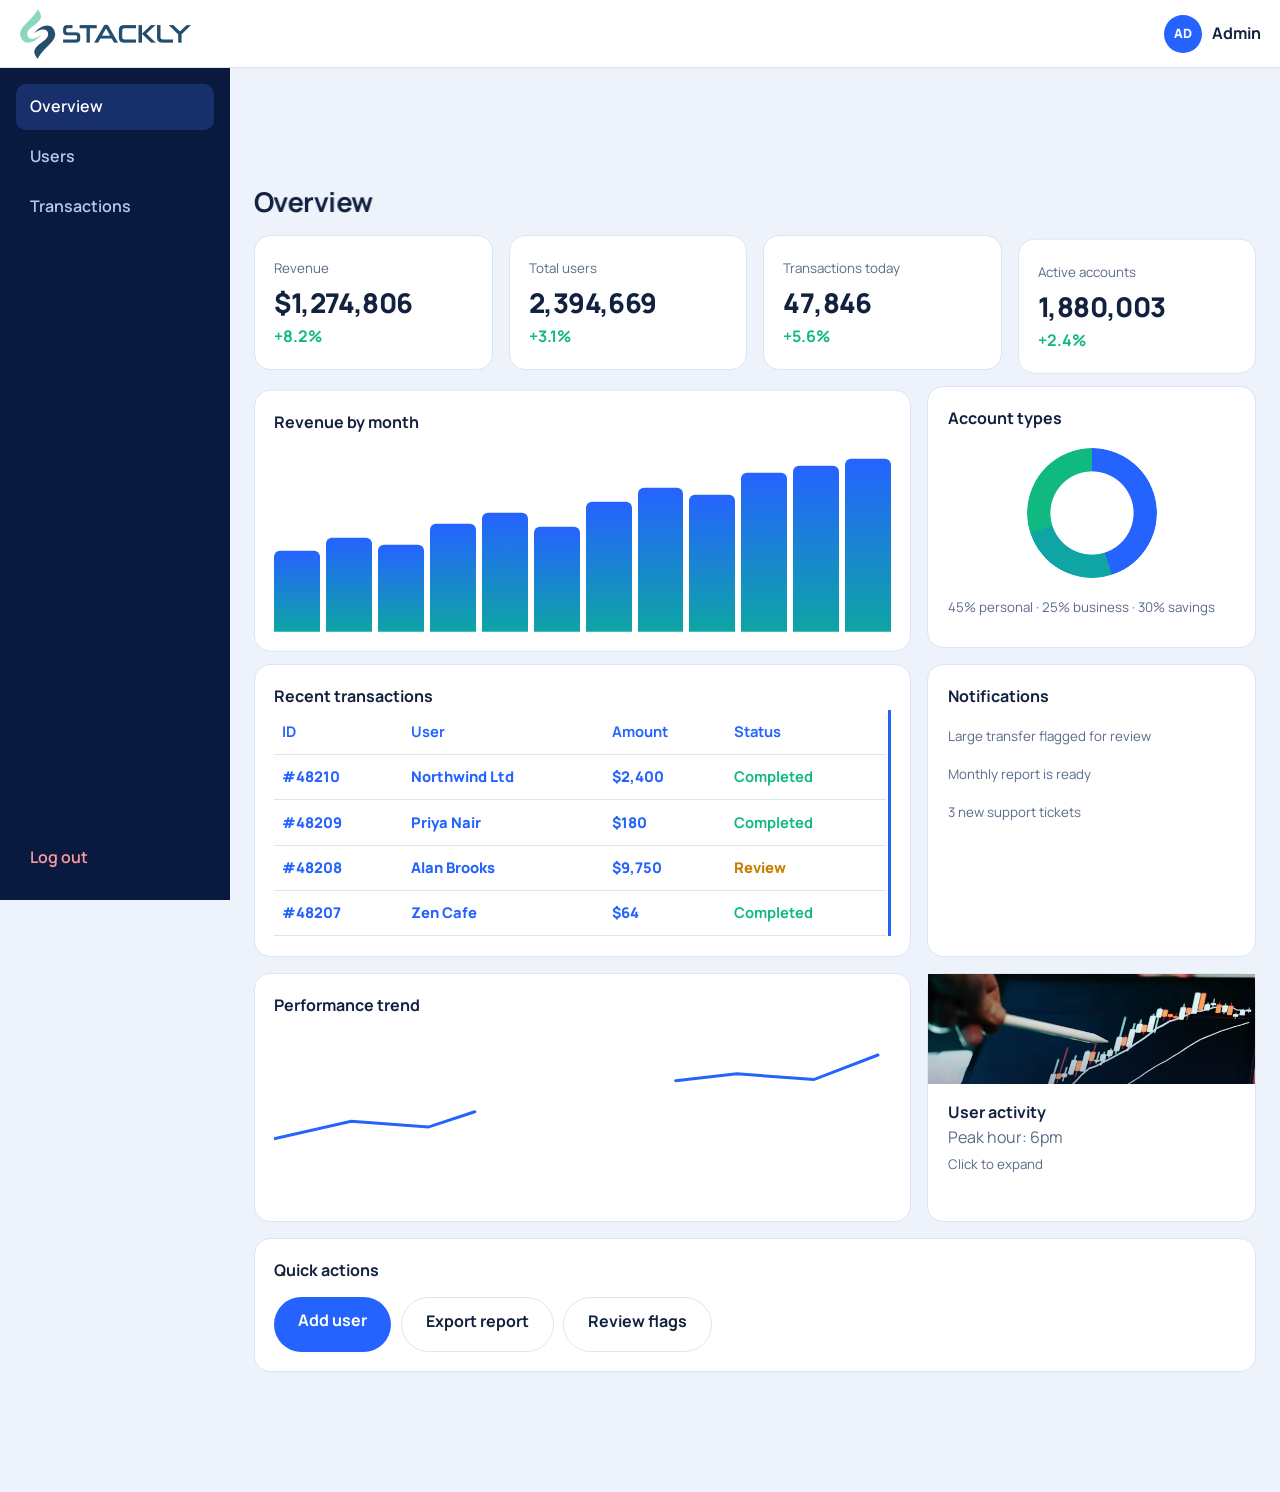
==== commit f8a745f2: "bugs" ====
--- a/admin-dashboard.html
+++ b/admin-dashboard.html
@@ -112,7 +112,7 @@
       </div>
       <div class="cd">
         <b>Quick actions</b>
-        <p style="margin-top:.8rem;display:flex;gap:.6rem;flex-wrap:wrap"><a class="btn" href="#">Add user</a><a class="btn ghost" href="#">Export report</a><a class="btn ghost" href="#">Review flags</a></p>
+        <p style="margin-top:.8rem;display:flex;gap:.6rem;flex-wrap:wrap"><a class="btn" href="404.html">Add user</a><a class="btn ghost" href="404.html">Export report</a><a class="btn ghost" href="404.html">Review flags</a></p>
       </div>
       </section>
       <section class="dashboard-view" data-view="users" hidden>
